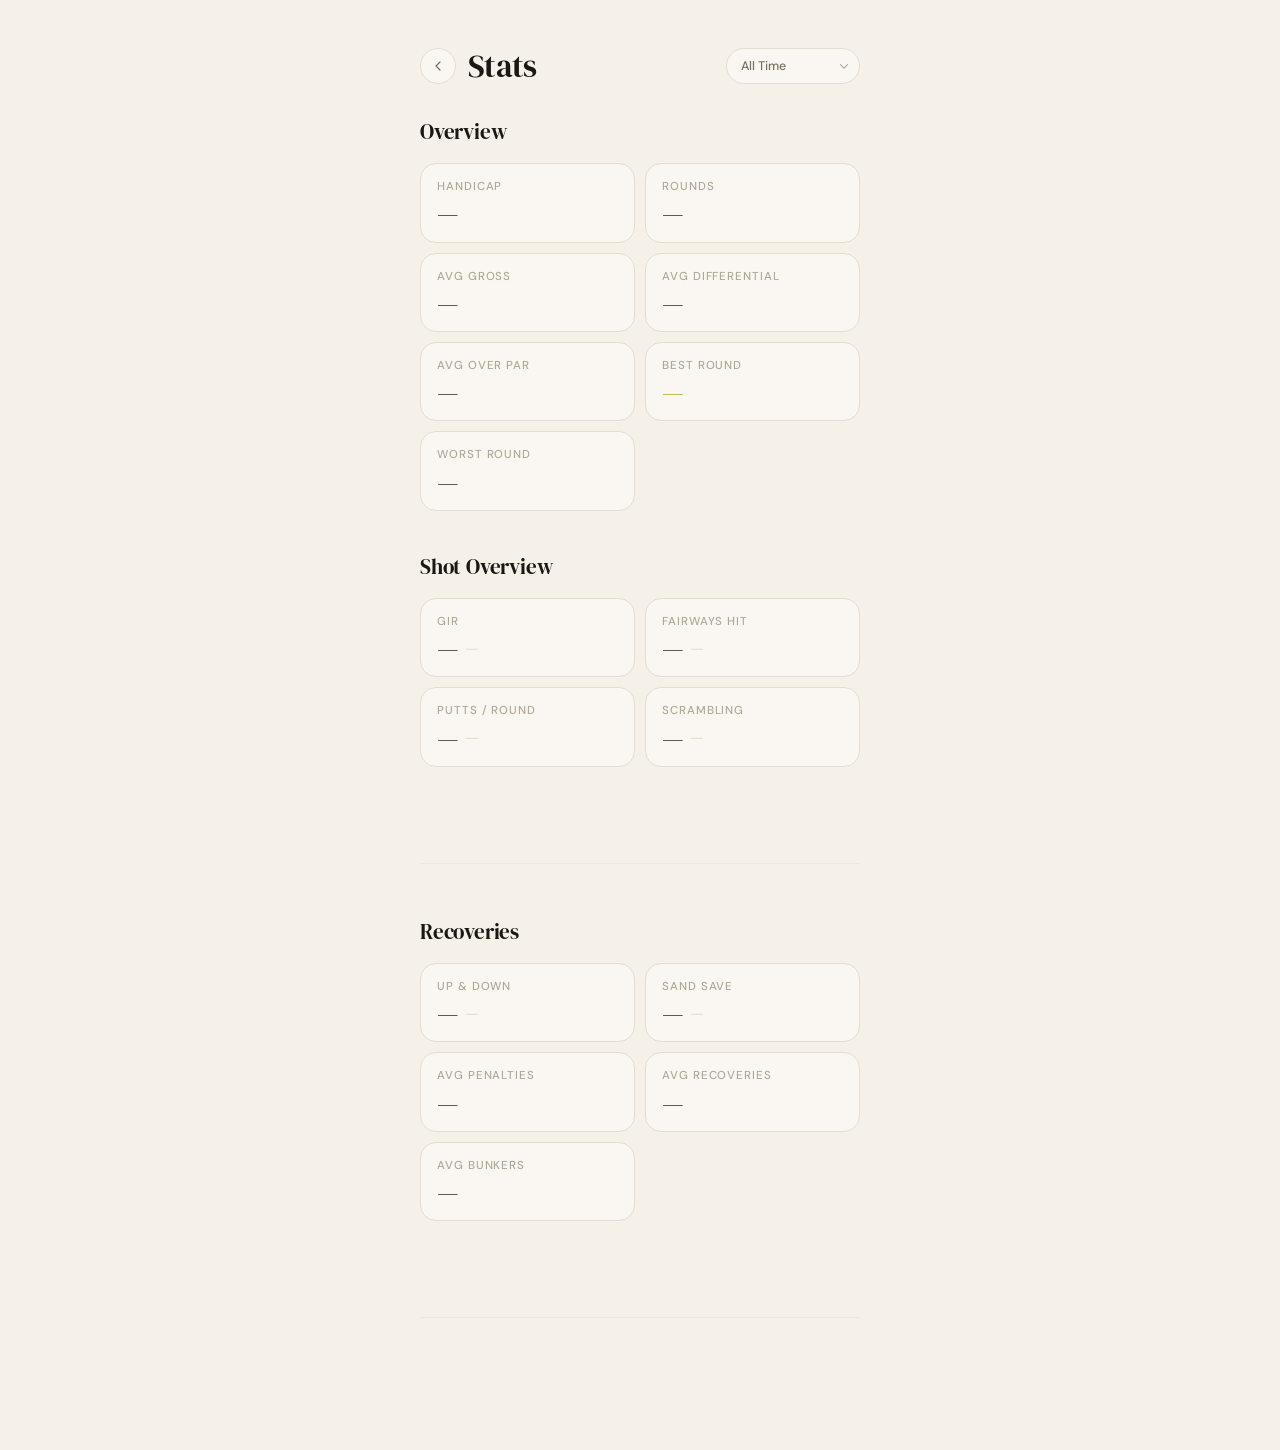
==== stats.html @ 9992b2e9 "Add files via upload" ====
<!DOCTYPE html>
<html lang="en">
<head>
  <meta charset="UTF-8" />
  <meta name="viewport" content="width=device-width, initial-scale=1.0, maximum-scale=1.0, user-scalable=no, viewport-fit=cover" />
  <title>Stats — Medal Golf</title>
  <link rel="preconnect" href="https://fonts.googleapis.com" />
  <link rel="preconnect" href="https://fonts.gstatic.com" crossorigin />
  <link href="https://fonts.googleapis.com/css2?family=DM+Sans:wght@300;400;500;600&family=DM+Serif+Display&display=swap" rel="stylesheet" />
  <link rel="stylesheet" href="css/base.css" />
  <link rel="stylesheet" href="css/stats.css" />
</head>
<body>

  <div class="stats-app">

    <!-- Header -->
    <header class="stats-header">
      <a href="launcher.html" class="back-btn">
        <svg xmlns="http://www.w3.org/2000/svg" viewBox="0 0 24 24" fill="none" stroke="currentColor" stroke-width="1.8" stroke-linecap="round" stroke-linejoin="round">
          <polyline points="15 18 9 12 15 6"/>
        </svg>
      </a>
      <h1 class="stats-title">Stats</h1>
      <select class="stats-filter" id="statsFilter">
        <option value="all">All Time</option>
        <option value="year">This Year</option>
        <option value="last20">Last 20 Rounds</option>
        <option value="last10">Last 10 Rounds</option>
        <option value="last5">Last 5 Rounds</option>
      </select>
    </header>

    <!-- Overview -->
    <section class="stats-section">
      <h2 class="stats-section-title">Overview</h2>

      <div class="stat-grid">
        <div class="stat-card stat-card--large">
          <span class="stat-label">Handicap</span>
          <span class="stat-value" id="statHandicap">—</span>
        </div>
        <div class="stat-card stat-card--large">
          <span class="stat-label">Rounds</span>
          <span class="stat-value" id="statRounds">—</span>
        </div>
        <div class="stat-card">
          <span class="stat-label">Avg Gross</span>
          <span class="stat-value" id="statAvgGross">—</span>
        </div>
        <div class="stat-card">
          <span class="stat-label">Avg Differential</span>
          <span class="stat-value" id="statAvgDiff">—</span>
        </div>
        <div class="stat-card">
          <span class="stat-label">Avg Over Par</span>
          <span class="stat-value" id="statAvgOver">—</span>
        </div>
        <div class="stat-card">
          <span class="stat-label">Best Round</span>
          <span class="stat-value stat-value--gold" id="statBest">—</span>
        </div>
        <div class="stat-card">
          <span class="stat-label">Worst Round</span>
          <span class="stat-value" id="statWorst">—</span>
        </div>
      </div>
    </section>

    <!-- Shot Overview -->
    <section class="stats-section">
      <h2 class="stats-section-title">Shot Overview</h2>

      <div class="stat-grid">
        <div class="stat-card">
          <span class="stat-label">GIR</span>
          <span class="stat-value" id="statGIR">—</span>
        </div>
        <div class="stat-card">
          <span class="stat-label">Fairways Hit</span>
          <span class="stat-value" id="statFairways">—</span>
        </div>
        <div class="stat-card">
          <span class="stat-label">Putts / Round</span>
          <span class="stat-value" id="statPutts">—</span>
        </div>
        <div class="stat-card">
          <span class="stat-label">Scrambling</span>
          <span class="stat-value" id="statScrambling">—</span>
        </div>
      </div>

      <div class="chart-wrap" id="shotChart"></div>

      <p class="ai-summary" id="aiShot"></p>
    </section>

    <!-- Recoveries -->
    <section class="stats-section">
      <h2 class="stats-section-title">Recoveries</h2>

      <div class="stat-grid">
        <div class="stat-card">
          <span class="stat-label">Up &amp; Down</span>
          <span class="stat-value" id="statUpDown">—</span>
        </div>
        <div class="stat-card">
          <span class="stat-label">Sand Save</span>
          <span class="stat-value" id="statSandSave">—</span>
        </div>
        <div class="stat-card">
          <span class="stat-label">Avg Penalties</span>
          <span class="stat-value" id="statPenalties">—</span>
        </div>
        <div class="stat-card">
          <span class="stat-label">Avg Recoveries</span>
          <span class="stat-value" id="statRecoveries">—</span>
        </div>
        <div class="stat-card">
          <span class="stat-label">Avg Bunkers</span>
          <span class="stat-value" id="statBunkers">—</span>
        </div>
      </div>

      <div class="chart-wrap" id="recoveryChart"></div>

      <p class="ai-summary" id="aiRecovery"></p>
    </section>

  </div>

  <script src="js/config.js"></script>
  <script src="js/stats-data.js"></script>
  <script src="js/stats-calc.js"></script>
  <script src="js/stats-charts.js"></script>
  <script src="js/stats-ai.js"></script>
  <script src="js/stats-ui.js"></script>
  <script src="js/stats-app.js"></script>

</body>
</html>
---- css/base.css ----
/* ── Variables ── */
:root {
  --bg:           #f5f0e8;
  --surface:      #faf7f2;
  --border:       #e4ddd0;
  --border-light: #ede8de;
  --text-primary: #1a1814;
  --text-secondary: #7a7060;
  --text-tertiary: #b0a898;
  --accent:       #2c2c2c;
  --gold:         #b8922a;
  --silver:       #8a8a8a;
  --bronze:       #a0622a;
  --radius-sm:    10px;
  --radius-md:    16px;
  --radius-lg:    24px;
  --shadow-sm:    0 1px 3px rgba(0,0,0,0.06), 0 1px 2px rgba(0,0,0,0.04);
  --shadow-md:    0 4px 16px rgba(0,0,0,0.08), 0 1px 4px rgba(0,0,0,0.04);
  --font-display: 'DM Serif Display', Georgia, serif;
  --font-body:    'DM Sans', -apple-system, sans-serif;
  --transition:   0.18s ease;
}

/* ── Reset ── */
*, *::before, *::after {
  box-sizing: border-box;
  margin: 0;
  padding: 0;
}

html {
  font-size: 16px;
  -webkit-font-smoothing: antialiased;
  -moz-osx-font-smoothing: grayscale;
}

body {
  background-color: var(--bg);
  color: var(--text-primary);
  font-family: var(--font-body);
  font-weight: 400;
  min-height: 100vh;
  min-height: 100dvh;
  line-height: 1.5;
}

input, select, button, textarea {
  font-family: var(--font-body);
}

/* ── App shell ── */
.app {
  max-width: 480px;
  margin: 0 auto;
  padding: 0 max(20px, env(safe-area-inset-left)) max(80px, calc(env(safe-area-inset-bottom) + 60px));
  padding-left: max(20px, env(safe-area-inset-left));
  padding-right: max(20px, env(safe-area-inset-right));
}

/* ── App header ── */
.app-header {
  padding: 32px 0 40px;
  text-align: center;
}

.app-title {
  font-family: var(--font-display);
  font-size: 2.6rem;
  font-weight: 400;
  color: var(--text-primary);
  letter-spacing: -0.02em;
  line-height: 1;
  margin-bottom: 8px;
}

.app-sub {
  font-size: 0.9rem;
  color: var(--text-tertiary);
  font-weight: 300;
  letter-spacing: 0.01em;
}

/* ── Utility ── */
.hidden {
  display: none !important;
}
---- css/stats.css ----
/* ── Stats App ── */
.stats-app {
  max-width: 480px;
  margin: 0 auto;
  padding: 0 max(20px, env(safe-area-inset-left)) max(80px, calc(env(safe-area-inset-bottom) + 60px));
  padding-left:  max(20px, env(safe-area-inset-left));
  padding-right: max(20px, env(safe-area-inset-right));
}

/* ── Header ── */
.stats-header {
  display: flex;
  align-items: center;
  gap: 12px;
  padding: max(48px, calc(env(safe-area-inset-top) + 24px)) 0 32px;
}

.back-btn {
  width: 36px;
  height: 36px;
  display: flex;
  align-items: center;
  justify-content: center;
  background: var(--surface);
  border: 1.5px solid var(--border);
  border-radius: 50%;
  color: var(--text-secondary);
  text-decoration: none;
  flex-shrink: 0;
  transition: all var(--transition);
}

.back-btn svg {
  width: 16px;
  height: 16px;
}

.back-btn:hover {
  background: var(--bg);
  border-color: var(--accent);
  color: var(--text-primary);
}

.stats-title {
  font-family: var(--font-display);
  font-size: 2rem;
  font-weight: 400;
  color: var(--text-primary);
  letter-spacing: -0.02em;
  line-height: 1;
  flex: 1;
}

/* ── Filter ── */
.stats-filter {
  height: 36px;
  background: var(--surface);
  border: 1.5px solid var(--border);
  border-radius: 100px;
  padding: 0 28px 0 14px;
  font-size: 0.78rem;
  font-family: var(--font-body);
  font-weight: 500;
  color: var(--text-secondary);
  outline: none;
  cursor: pointer;
  -webkit-appearance: none;
  appearance: none;
  background-image: url("data:image/svg+xml,%3Csvg xmlns='http://www.w3.org/2000/svg' viewBox='0 0 20 20' fill='none' stroke='%23b0a898' stroke-width='1.6' stroke-linecap='round'%3E%3Cpolyline points='5 8 10 13 15 8'/%3E%3C/svg%3E");
  background-repeat: no-repeat;
  background-position: right 8px center;
  background-size: 14px;
  flex-shrink: 0;
}

/* ── Sections ── */
.stats-section {
  margin-bottom: 40px;
}

.stats-section-title {
  font-family: var(--font-display);
  font-size: 1.3rem;
  font-weight: 400;
  color: var(--text-primary);
  letter-spacing: -0.01em;
  margin-bottom: 16px;
}

/* ── Stat grid ── */
.stat-grid {
  display: grid;
  grid-template-columns: 1fr 1fr;
  gap: 10px;
  margin-bottom: 20px;
}

.stat-card {
  background: var(--surface);
  border: 1.5px solid var(--border);
  border-radius: var(--radius-md);
  padding: 14px 16px;
  display: flex;
  flex-direction: column;
  gap: 4px;
}

.stat-card--large {
  grid-column: span 1;
}

.stat-label {
  font-size: 0.72rem;
  text-transform: uppercase;
  letter-spacing: 0.08em;
  font-weight: 500;
  color: var(--text-tertiary);
}

.stat-value {
  font-family: var(--font-display);
  font-size: 1.6rem;
  color: var(--text-primary);
  letter-spacing: -0.02em;
  line-height: 1.1;
  display: flex;
  align-items: center;
  gap: 6px;
}

.stat-value--gold {
  color: var(--gold);
}

/* ── Trend icons ── */
.trend {
  font-style: normal;
  font-size: 1rem;
  font-family: var(--font-body);
}

.trend--up     { color: #2e7d32; }
.trend--down   { color: #c0392b; }
.trend--steady { color: var(--text-tertiary); }
.trend--dash   { color: var(--border); }

/* ── Charts ── */
.chart-wrap {
  width: 100%;
  margin-bottom: 16px;
  min-height: 60px;
}

.chart-empty {
  font-size: 0.83rem;
  color: var(--text-tertiary);
  text-align: center;
  padding: 20px 0;
}

/* ── AI Summary ── */
.ai-summary {
  font-size: 0.88rem;
  color: var(--text-secondary);
  line-height: 1.6;
  font-weight: 300;
  font-style: italic;
  padding: 12px 0 0;
  border-top: 1px solid var(--border-light);
}

.ai-cached {
  display: block;
  font-size: 0.72rem;
  color: var(--text-tertiary);
  margin-top: 4px;
  font-style: normal;
}

/* ── Empty state ── */
.stats-empty {
  display: flex;
  flex-direction: column;
  align-items: center;
  justify-content: center;
  min-height: 55vh;
  gap: 14px;
  color: var(--text-tertiary);
  text-align: center;
}

.stats-empty-icon {
  font-size: 2.8rem;
  line-height: 1;
  opacity: 0.5;
}

.stats-empty-text {
  font-size: 0.88rem;
  font-weight: 300;
  line-height: 1.6;
}
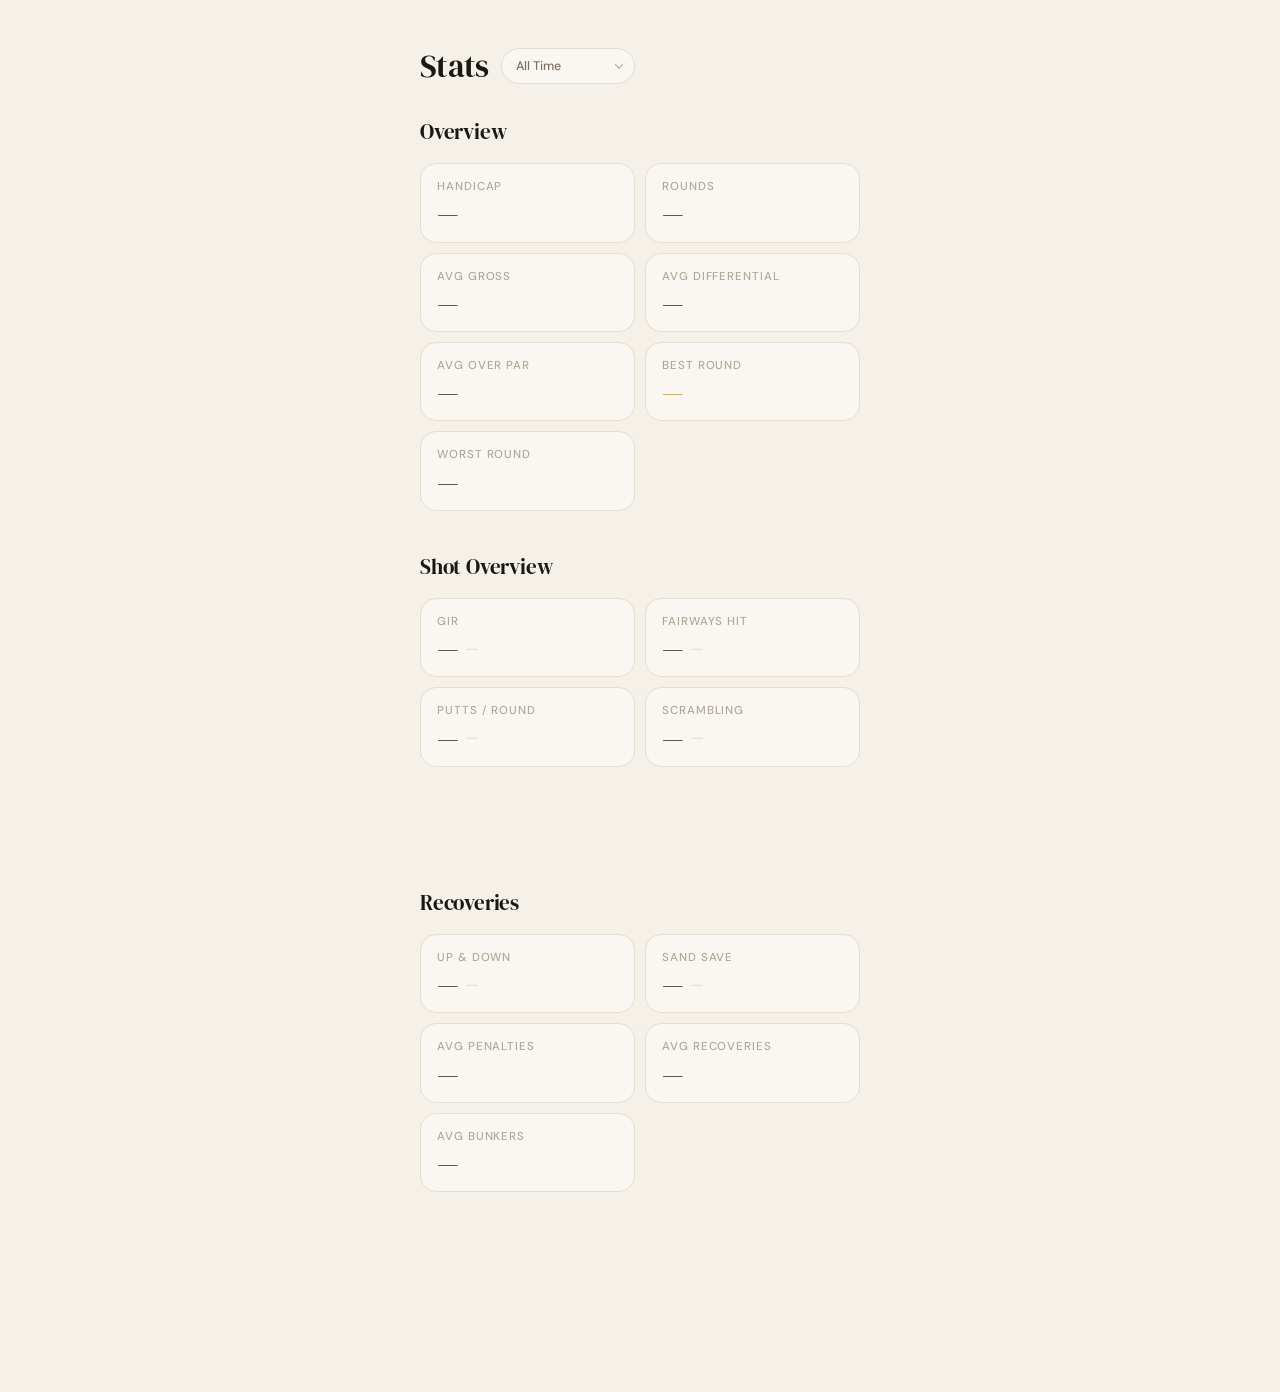
==== commit db2d8354: "Add files via upload" ====
--- a/stats.html
+++ b/stats.html
@@ -16,12 +16,9 @@
 
     <!-- Header -->
     <header class="stats-header">
-      <a href="launcher.html" class="back-btn">
-        <svg xmlns="http://www.w3.org/2000/svg" viewBox="0 0 24 24" fill="none" stroke="currentColor" stroke-width="1.8" stroke-linecap="round" stroke-linejoin="round">
-          <polyline points="15 18 9 12 15 6"/>
-        </svg>
+      <a href="launcher.html" class="header-link">
+        <h1 class="stats-title">Stats</h1>
       </a>
-      <h1 class="stats-title">Stats</h1>
       <select class="stats-filter" id="statsFilter">
         <option value="all">All Time</option>
         <option value="year">This Year</option>
@@ -92,7 +89,6 @@
 
       <div class="chart-wrap" id="shotChart"></div>
 
-      <p class="ai-summary" id="aiShot"></p>
     </section>
 
     <!-- Recoveries -->
@@ -124,16 +120,13 @@
 
       <div class="chart-wrap" id="recoveryChart"></div>
 
-      <p class="ai-summary" id="aiRecovery"></p>
     </section>
 
-  </div>
+  </di>
 
-  <script src="js/config.js"></script>
   <script src="js/stats-data.js"></script>
   <script src="js/stats-calc.js"></script>
   <script src="js/stats-charts.js"></script>
-  <script src="js/stats-ai.js"></script>
   <script src="js/stats-ui.js"></script>
   <script src="js/stats-app.js"></script>
 
--- a/css/base.css
+++ b/css/base.css
@@ -80,6 +80,20 @@
   letter-spacing: 0.01em;
 }
 
+/* ── Header link ── */
+.header-link {
+  text-decoration: none;
+  color: inherit;
+  display: block;
+  -webkit-tap-highlight-color: transparent;
+}
+
+.header-link:hover .app-title,
+.header-link:hover .stats-title {
+  opacity: 0.7;
+  transition: opacity var(--transition);
+}
+
 /* ── Utility ── */
 .hidden {
   display: none !important;
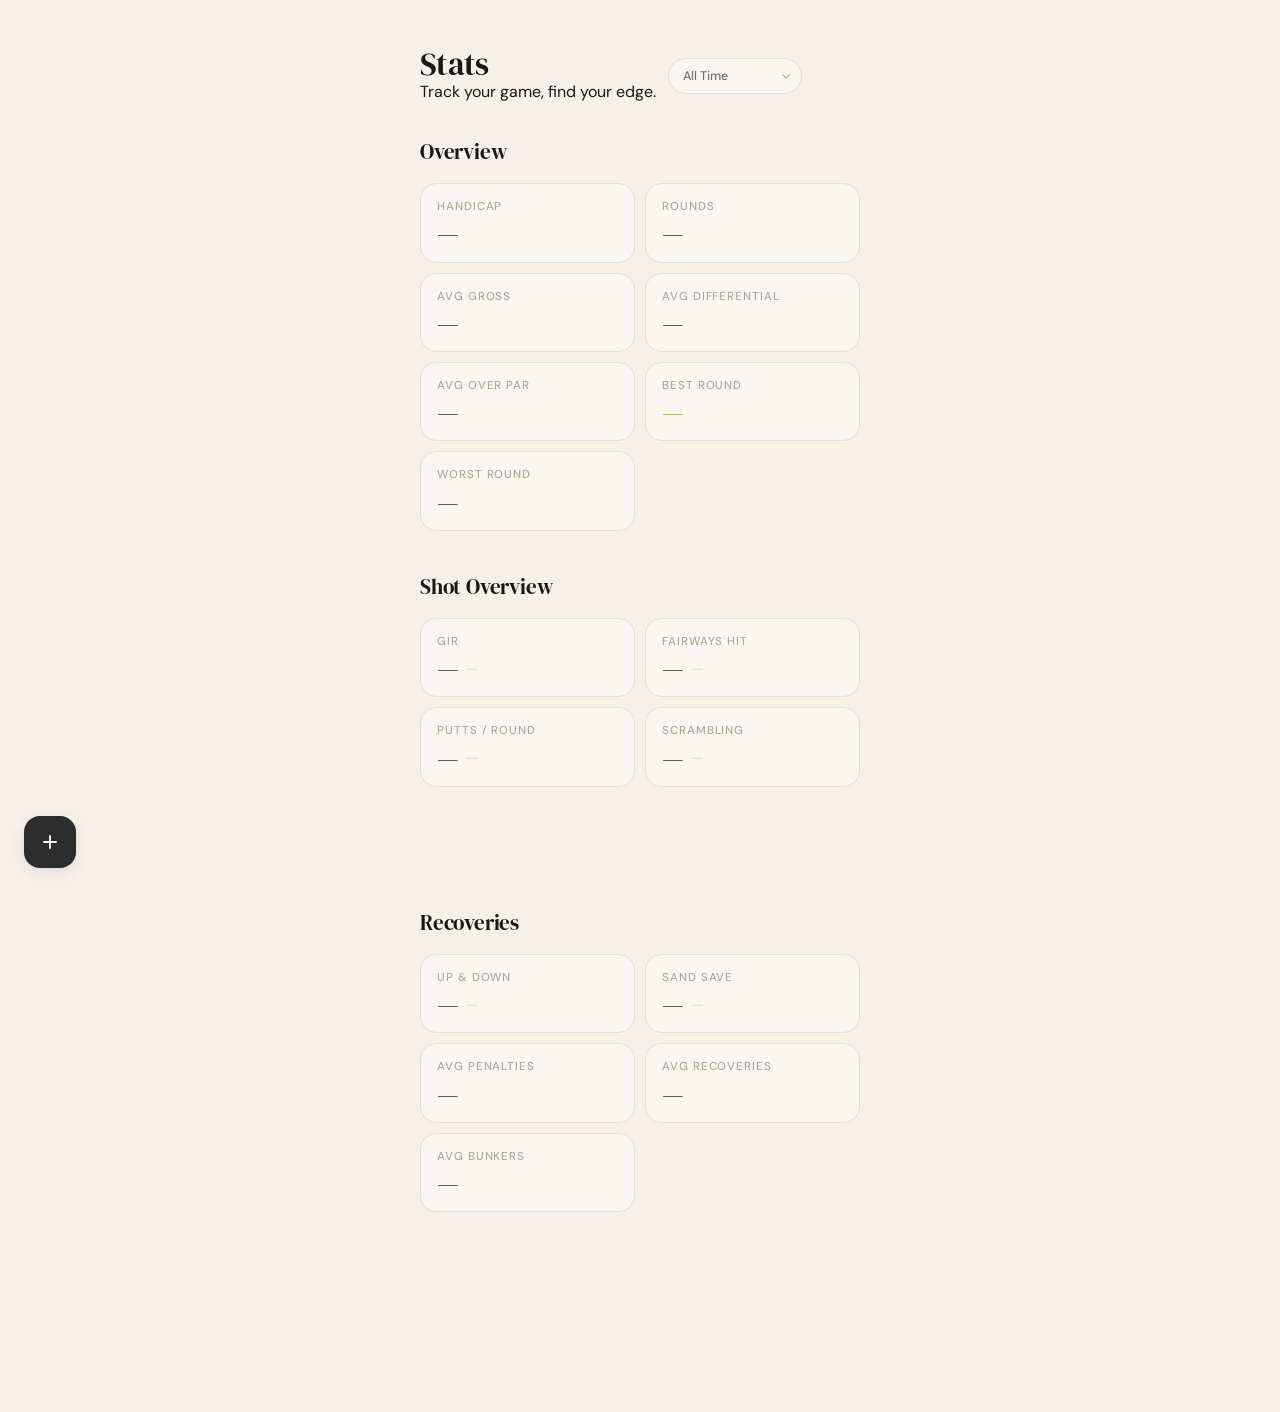
==== commit f2975e32: "Add files via upload" ====
--- a/stats.html
+++ b/stats.html
@@ -9,6 +9,7 @@
   <link href="https://fonts.googleapis.com/css2?family=DM+Sans:wght@300;400;500;600&family=DM+Serif+Display&display=swap" rel="stylesheet" />
   <link rel="stylesheet" href="css/base.css" />
   <link rel="stylesheet" href="css/stats.css" />
+  <link rel="stylesheet" href="css/stats-input.css" />
 </head>
 <body>
 
@@ -18,14 +19,17 @@
     <header class="stats-header">
       <a href="launcher.html" class="header-link">
         <h1 class="stats-title">Stats</h1>
+        <p class="stats-sub">Track your game, find your edge.</p>
       </a>
-      <select class="stats-filter" id="statsFilter">
-        <option value="all">All Time</option>
-        <option value="year">This Year</option>
-        <option value="last20">Last 20 Rounds</option>
-        <option value="last10">Last 10 Rounds</option>
-        <option value="last5">Last 5 Rounds</option>
-      </select>
+      <div class="stats-filter-wrap">
+        <select class="stats-filter" id="statsFilter">
+          <option value="all">All Time</option>
+          <option value="year">This Year</option>
+          <option value="last20">Last 20 Rounds</option>
+          <option value="last10">Last 10 Rounds</option>
+          <option value="last5">Last 5 Rounds</option>
+        </select>
+      </div>
     </header>
 
     <!-- Overview -->
@@ -122,13 +126,154 @@
 
     </section>
 
-  </di>
+  </div>
+
+  <!-- Add Round floating button -->
+  <button class="add-round-btn" id="addRoundBtn" title="Add round">
+    <svg xmlns="http://www.w3.org/2000/svg" viewBox="0 0 20 20" fill="none" stroke="currentColor" stroke-width="1.8" stroke-linecap="round">
+      <line x1="10" y1="4" x2="10" y2="16"/><line x1="4" y1="10" x2="16" y2="10"/>
+    </svg>
+  </button>
+
+  <!-- Add Round Modal -->
+  <div class="stats-modal-backdrop hidden" id="statsModalBackdrop">
+    <div class="stats-modal" id="statsModal">
+
+      <div class="stats-modal-header">
+        <h2 class="stats-modal-title" id="statsModalTitle">Add Round</h2>
+        <button class="stats-modal-close" id="statsModalClose">
+          <svg xmlns="http://www.w3.org/2000/svg" viewBox="0 0 20 20" fill="none" stroke="currentColor" stroke-width="1.8" stroke-linecap="round">
+            <line x1="5" y1="5" x2="15" y2="15"/><line x1="15" y1="5" x2="5" y2="15"/>
+          </svg>
+        </button>
+      </div>
+
+      <div class="step-indicator">
+        <div class="step-dot active"></div>
+        <div class="step-dot"></div>
+      </div>
+
+      <!-- Step 1 — Course & Score -->
+      <div id="statsStep1">
+        <div class="field-group">
+          <label class="field-label">Course</label>
+          <div class="stats-search-wrap">
+            <svg class="stats-search-icon" xmlns="http://www.w3.org/2000/svg" viewBox="0 0 20 20" fill="none" stroke="currentColor" stroke-width="1.6" stroke-linecap="round" stroke-linejoin="round">
+              <circle cx="9" cy="9" r="6"/><line x1="14.5" y1="14.5" x2="18" y2="18"/>
+            </svg>
+            <input type="text" class="stats-search-input" id="roundCourseInput" placeholder="Search course…" autocomplete="off" />
+            <div class="stats-search-dropdown hidden" id="roundCourseDropdown"></div>
+          </div>
+        </div>
+
+        <div class="field-group hidden" id="roundTeeGroup">
+          <label class="field-label">Tee</label>
+          <select class="field-input field-select" id="roundTeeSelect"></select>
+        </div>
+
+        <div class="field-row">
+          <div class="field-group">
+            <label class="field-label">Holes</label>
+            <select class="field-input field-select" id="roundHoles">
+              <option value="18">18 holes</option>
+              <option value="front9">Front 9</option>
+              <option value="back9">Back 9</option>
+            </select>
+          </div>
+          <div class="field-group">
+            <label class="field-label">Date</label>
+            <input class="field-input" type="date" id="roundDate" />
+          </div>
+        </div>
+
+        <div class="field-group">
+          <label class="field-label">Gross Score</label>
+          <input class="field-input" type="number" id="roundGross" placeholder="89" min="50" max="200" />
+        </div>
+
+        <p class="stats-modal-error" id="statsModalError"></p>
+
+        <div class="stats-modal-actions">
+          <button class="submit-btn" id="statsStep1Next">Next →</button>
+        </div>
+      </div>
+
+      <!-- Step 2 — Shot Stats -->
+      <div id="statsStep2" class="hidden">
+
+        <div class="field-row">
+          <div class="field-group">
+            <label class="field-label">GIR (out of 18)</label>
+            <input class="field-input" type="number" id="roundGIR" placeholder="10" min="0" max="18" />
+          </div>
+          <div class="field-group">
+            <label class="field-label">Putts</label>
+            <input class="field-input" type="number" id="roundPutts" placeholder="32" min="0" max="72" />
+          </div>
+        </div>
+
+        <div class="field-group">
+          <label class="field-label">Fairways Hit / Available</label>
+          <div class="input-pair">
+            <input class="field-input" type="number" id="roundFairwaysHit" placeholder="8" min="0" max="18" />
+            <span class="input-pair-sep">/</span>
+            <input class="field-input" type="number" id="roundFairwaysTotal" placeholder="14" min="0" max="18" />
+          </div>
+        </div>
+
+        <div class="field-group">
+          <label class="field-label">Scrambling (saved / attempts)</label>
+          <div class="input-pair">
+            <input class="field-input" type="number" id="roundScramblingHit" placeholder="3" min="0" max="18" />
+            <span class="input-pair-sep">/</span>
+            <input class="field-input" type="number" id="roundScramblingTotal" placeholder="8" min="0" max="18" />
+          </div>
+        </div>
+
+        <div class="field-group">
+          <label class="field-label">Sand Saves (saved / attempts)</label>
+          <div class="input-pair">
+            <input class="field-input" type="number" id="roundSandsaveHit" placeholder="1" min="0" max="18" />
+            <span class="input-pair-sep">/</span>
+            <input class="field-input" type="number" id="roundSandsaveTotal" placeholder="2" min="0" max="18" />
+          </div>
+        </div>
+
+        <div class="field-row">
+          <div class="field-group">
+            <label class="field-label">Penalties</label>
+            <input class="field-input" type="number" id="roundPenalties" placeholder="2" min="0" max="20" />
+          </div>
+          <div class="field-group">
+            <label class="field-label">Bunkers</label>
+            <input class="field-input" type="number" id="roundBunkers" placeholder="1" min="0" max="18" />
+          </div>
+        </div>
+
+        <div class="field-group">
+          <label class="field-label">Recoveries</label>
+          <input class="field-input" type="number" id="roundRecoveries" placeholder="2" min="0" max="18" />
+        </div>
+
+        <div class="stats-modal-actions">
+          <button class="skip-btn" id="statsStep2Skip">Skip</button>
+          <button class="submit-btn" id="statsStep2Save">Save Round</button>
+        </div>
+      </div>
+
+    </div>
+  </div>
 
   <script src="js/stats-data.js"></script>
   <script src="js/stats-calc.js"></script>
   <script src="js/stats-charts.js"></script>
   <script src="js/stats-ui.js"></script>
   <script src="js/stats-app.js"></script>
+  <script src="js/stats-search.js"></script>
+  <script src="js/stats-input.js"></script>
+  <script>
+    StatsInput.init();
+  </script>
 
 </body>
 </html>
--- a/css/stats-input.css
+++ b/css/stats-input.css
@@ -0,0 +1,267 @@
+/* ── Stats Input Modal ── */
+.stats-modal-backdrop {
+  position: fixed;
+  inset: -100px 0 0 0;
+  padding-top: 100px;
+  background: rgba(20, 18, 14, 0.4);
+  backdrop-filter: blur(4px);
+  -webkit-backdrop-filter: blur(4px);
+  z-index: 200;
+  display: flex;
+  align-items: flex-end;
+  justify-content: center;
+  animation: backdropIn 0.2s ease both;
+}
+
+.stats-modal {
+  background: var(--surface);
+  width: 100%;
+  max-width: 480px;
+  border-radius: var(--radius-lg) var(--radius-lg) 0 0;
+  padding: 12px 24px max(40px, calc(env(safe-area-inset-bottom) + 24px));
+  animation: sheetUp 0.28s cubic-bezier(0.32, 0.72, 0, 1) both;
+  max-height: 92dvh;
+  overflow-y: auto;
+  touch-action: pan-y;
+}
+
+.stats-modal::before {
+  content: '';
+  display: block;
+  width: 36px;
+  height: 4px;
+  background: var(--border);
+  border-radius: 100px;
+  margin: 0 auto 20px;
+}
+
+.stats-modal-header {
+  display: flex;
+  align-items: center;
+  justify-content: space-between;
+  margin-bottom: 24px;
+}
+
+.stats-modal-title {
+  font-family: var(--font-display);
+  font-size: 1.4rem;
+  font-weight: 400;
+  color: var(--text-primary);
+  letter-spacing: -0.01em;
+}
+
+.stats-modal-close {
+  width: 32px;
+  height: 32px;
+  background: var(--bg);
+  border: 1px solid var(--border);
+  border-radius: 50%;
+  cursor: pointer;
+  display: flex;
+  align-items: center;
+  justify-content: center;
+  color: var(--text-secondary);
+  transition: all var(--transition);
+}
+
+.stats-modal-close svg {
+  width: 13px;
+  height: 13px;
+}
+
+.stats-modal-close:hover {
+  background: var(--border);
+}
+
+/* ── Step indicator ── */
+.step-indicator {
+  display: flex;
+  align-items: center;
+  gap: 6px;
+  margin-bottom: 24px;
+}
+
+.step-dot {
+  width: 6px;
+  height: 6px;
+  border-radius: 50%;
+  background: var(--border);
+  transition: background var(--transition);
+}
+
+.step-dot.active {
+  background: var(--accent);
+  width: 20px;
+  border-radius: 100px;
+}
+
+/* ── Search ── */
+.stats-search-wrap {
+  position: relative;
+  margin-bottom: 4px;
+}
+
+.stats-search-icon {
+  position: absolute;
+  left: 14px;
+  top: 50%;
+  transform: translateY(-50%);
+  width: 16px;
+  height: 16px;
+  color: var(--text-tertiary);
+  pointer-events: none;
+}
+
+.stats-search-input {
+  width: 100%;
+  height: 48px;
+  background: var(--bg);
+  border: 1.5px solid var(--border);
+  border-radius: var(--radius-sm);
+  padding: 0 16px 0 42px;
+  font-size: 16px;
+  color: var(--text-primary);
+  font-weight: 400;
+  outline: none;
+  font-family: var(--font-body);
+  transition: border-color var(--transition), box-shadow var(--transition);
+}
+
+.stats-search-input:focus {
+  border-color: var(--accent);
+  box-shadow: 0 0 0 3px rgba(44, 44, 44, 0.06);
+}
+
+.stats-search-dropdown {
+  position: absolute;
+  top: calc(100% + 6px);
+  left: 0;
+  right: 0;
+  background: var(--surface);
+  border: 1.5px solid var(--border);
+  border-radius: var(--radius-md);
+  overflow: hidden;
+  box-shadow: var(--shadow-md);
+  z-index: 300;
+}
+
+.stats-search-item {
+  padding: 13px 18px;
+  font-size: 0.9rem;
+  color: var(--text-primary);
+  cursor: pointer;
+  display: flex;
+  flex-direction: column;
+  gap: 2px;
+  transition: background var(--transition);
+  border-bottom: 1px solid var(--border-light);
+}
+
+.stats-search-item:last-child {
+  border-bottom: none;
+}
+
+.stats-search-item:hover {
+  background: var(--bg);
+}
+
+.stats-search-item .item-name {
+  font-weight: 500;
+}
+
+.stats-search-item .item-meta {
+  font-size: 0.78rem;
+  color: var(--text-tertiary);
+}
+
+/* ── Input pairs (hit/total) ── */
+.input-pair {
+  display: flex;
+  align-items: center;
+  gap: 8px;
+}
+
+.input-pair .field-input {
+  flex: 1;
+  text-align: center;
+}
+
+.input-pair-sep {
+  font-size: 1.2rem;
+  color: var(--text-tertiary);
+  font-weight: 300;
+  flex-shrink: 0;
+}
+
+/* ── Modal actions ── */
+.stats-modal-actions {
+  display: flex;
+  gap: 10px;
+  margin-top: 20px;
+}
+
+.stats-modal-actions .submit-btn {
+  margin-top: 0;
+  flex: 1;
+}
+
+.skip-btn {
+  height: 52px;
+  background: transparent;
+  color: var(--text-secondary);
+  border: 1.5px solid var(--border);
+  border-radius: var(--radius-md);
+  font-size: 0.95rem;
+  font-family: var(--font-body);
+  font-weight: 500;
+  cursor: pointer;
+  padding: 0 20px;
+  transition: all var(--transition);
+  white-space: nowrap;
+}
+
+.skip-btn:hover {
+  background: var(--bg);
+  border-color: var(--text-tertiary);
+}
+
+/* ── Add round button ── */
+.add-round-btn {
+  position: fixed;
+  bottom: max(32px, calc(env(safe-area-inset-bottom) + 20px));
+  left: max(24px, calc(env(safe-area-inset-left) + 8px));
+  width: 52px;
+  height: 52px;
+  background: var(--accent);
+  border: none;
+  border-radius: var(--radius-md);
+  cursor: pointer;
+  display: flex;
+  align-items: center;
+  justify-content: center;
+  box-shadow: var(--shadow-md);
+  transition: all var(--transition);
+  color: #fff;
+}
+
+.add-round-btn svg {
+  width: 20px;
+  height: 20px;
+}
+
+.add-round-btn:hover {
+  background: #3e3e3e;
+  transform: scale(1.04);
+}
+
+.add-round-btn:active {
+  transform: scale(0.97);
+}
+
+/* ── Error ── */
+.stats-modal-error {
+  font-size: 0.83rem;
+  color: #c0392b;
+  text-align: center;
+  margin-top: 8px;
+}
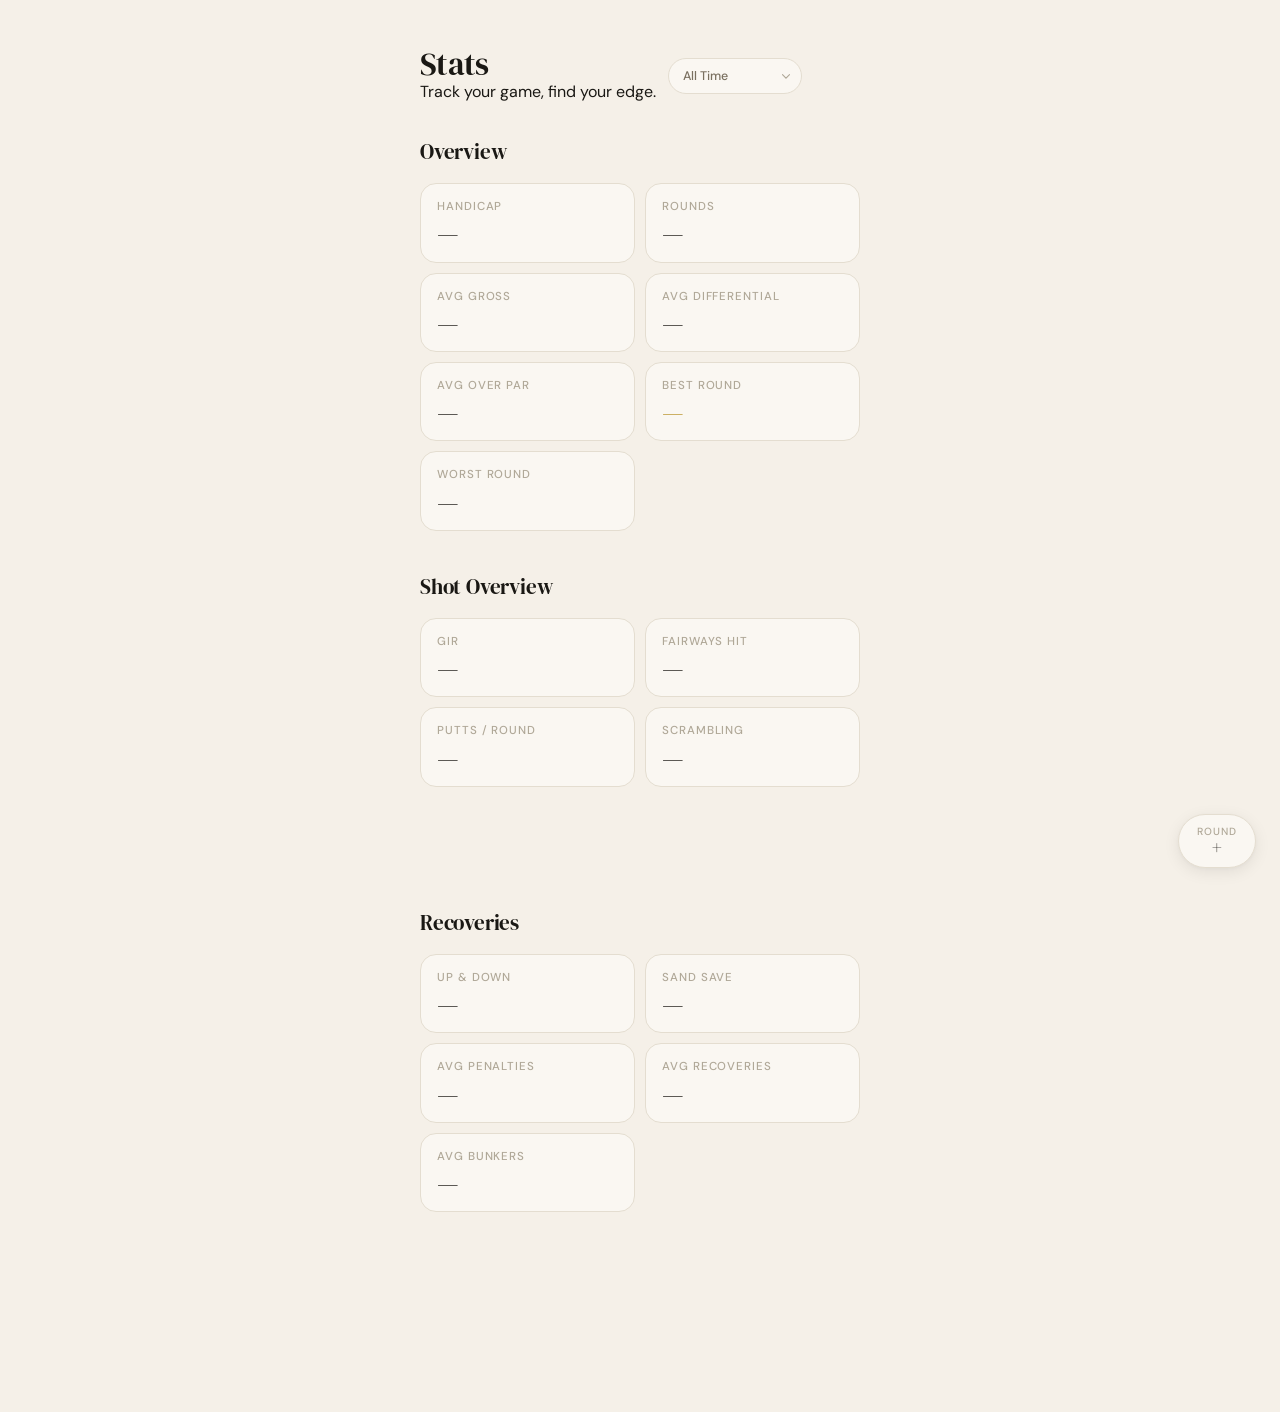
==== commit f0ac5e76: "Add files via upload" ====
--- a/stats.html
+++ b/stats.html
@@ -9,6 +9,7 @@
   <link href="https://fonts.googleapis.com/css2?family=DM+Sans:wght@300;400;500;600&family=DM+Serif+Display&display=swap" rel="stylesheet" />
   <link rel="stylesheet" href="css/base.css" />
   <link rel="stylesheet" href="css/stats.css" />
+  <link rel="stylesheet" href="css/modal.css" />
   <link rel="stylesheet" href="css/stats-input.css" />
 </head>
 <body>
@@ -130,9 +131,8 @@
 
   <!-- Add Round floating button -->
   <button class="add-round-btn" id="addRoundBtn" title="Add round">
-    <svg xmlns="http://www.w3.org/2000/svg" viewBox="0 0 20 20" fill="none" stroke="currentColor" stroke-width="1.8" stroke-linecap="round">
-      <line x1="10" y1="4" x2="10" y2="16"/><line x1="4" y1="10" x2="16" y2="10"/>
-    </svg>
+    <span class="add-round-label">Round</span>
+    <span class="add-round-icon">+</span>
   </button>
 
   <!-- Add Round Modal -->
@@ -171,6 +171,11 @@
           <select class="field-input field-select" id="roundTeeSelect"></select>
         </div>
 
+        <div class="field-group">
+          <label class="field-label">Date</label>
+          <input class="field-input" type="date" id="roundDate" />
+        </div>
+
         <div class="field-row">
           <div class="field-group">
             <label class="field-label">Holes</label>
@@ -181,14 +186,9 @@
             </select>
           </div>
           <div class="field-group">
-            <label class="field-label">Date</label>
-            <input class="field-input" type="date" id="roundDate" />
-          </div>
-        </div>
-
-        <div class="field-group">
-          <label class="field-label">Gross Score</label>
-          <input class="field-input" type="number" id="roundGross" placeholder="89" min="50" max="200" />
+            <label class="field-label">Gross Score</label>
+            <input class="field-input" type="number" id="roundGross" placeholder="89" min="50" max="200" />
+          </div>
         </div>
 
         <p class="stats-modal-error" id="statsModalError"></p>
@@ -264,9 +264,11 @@
     </div>
   </div>
 
+  <script src="js/api.js"></script>
   <script src="js/stats-data.js"></script>
   <script src="js/stats-calc.js"></script>
   <script src="js/stats-charts.js"></script>
+  <script src="js/stats-ui.js"></script>
   <script src="js/stats-ui.js"></script>
   <script src="js/stats-app.js"></script>
   <script src="js/stats-search.js"></script>
--- a/css/modal.css
+++ b/css/modal.css
@@ -0,0 +1,227 @@
+/* ── Modal backdrop ── */
+.modal-backdrop {
+  position: fixed;
+  inset: -100px 0 0 0;
+  padding-top: 100px;
+  background: rgba(20, 18, 14, 0.4);
+  backdrop-filter: blur(4px);
+  -webkit-backdrop-filter: blur(4px);
+  z-index: 200;
+  display: flex;
+  align-items: flex-end;
+  justify-content: center;
+  animation: backdropIn 0.2s ease both;
+}
+
+@keyframes backdropIn {
+  from { opacity: 0; }
+  to   { opacity: 1; }
+}
+
+/* ── Modal panel ── */
+.modal {
+  background: var(--surface);
+  width: 100%;
+  max-width: 480px;
+  border-radius: var(--radius-lg) var(--radius-lg) 0 0;
+  padding: 12px 24px max(40px, calc(env(safe-area-inset-bottom) + 24px));
+  animation: sheetUp 0.28s cubic-bezier(0.32, 0.72, 0, 1) both;
+  max-height: 92dvh;
+  overflow-y: auto;
+}
+
+.modal::before {
+  content: '';
+  display: block;
+  width: 36px;
+  height: 4px;
+  background: var(--border);
+  border-radius: 100px;
+  margin: 0 auto 20px;
+}
+
+@keyframes sheetUp {
+  from { transform: translateY(100%); }
+  to   { transform: translateY(0); }
+}
+
+/* ── Modal header ── */
+.modal-header {
+  display: flex;
+  align-items: center;
+  justify-content: space-between;
+  margin-bottom: 28px;
+}
+
+.modal-title {
+  font-family: var(--font-display);
+  font-size: 1.4rem;
+  font-weight: 400;
+  color: var(--text-primary);
+  letter-spacing: -0.01em;
+}
+
+.modal-close {
+  width: 32px;
+  height: 32px;
+  background: var(--bg);
+  border: 1px solid var(--border);
+  border-radius: 50%;
+  cursor: pointer;
+  display: flex;
+  align-items: center;
+  justify-content: center;
+  color: var(--text-secondary);
+  transition: all var(--transition);
+}
+
+.modal-close svg {
+  width: 13px;
+  height: 13px;
+}
+
+.modal-close:hover {
+  background: var(--border);
+}
+
+/* ── Fields ── */
+.modal-body {
+  display: flex;
+  flex-direction: column;
+  gap: 16px;
+}
+
+.field-group {
+  display: flex;
+  flex-direction: column;
+  gap: 6px;
+  flex: 1;
+}
+
+.field-row {
+  display: flex;
+  gap: 12px;
+}
+
+.field-label {
+  font-size: 0.78rem;
+  font-weight: 500;
+  color: var(--text-secondary);
+  text-transform: uppercase;
+  letter-spacing: 0.08em;
+}
+
+.field-input {
+  height: 48px;
+  background: var(--bg);
+  border: 1.5px solid var(--border);
+  border-radius: var(--radius-sm);
+  padding: 0 14px;
+  font-size: 16px;
+  color: var(--text-primary);
+  outline: none;
+  width: 100%;
+  transition: border-color var(--transition), box-shadow var(--transition);
+  -webkit-appearance: none;
+  appearance: none;
+}
+
+.field-input::placeholder {
+  color: var(--text-tertiary);
+}
+
+.field-input:focus {
+  border-color: var(--accent);
+  box-shadow: 0 0 0 3px rgba(44, 44, 44, 0.06);
+  background: var(--surface);
+}
+
+.field-select {
+  cursor: pointer;
+  background-image: url("data:image/svg+xml,%3Csvg xmlns='http://www.w3.org/2000/svg' viewBox='0 0 20 20' fill='none' stroke='%23b0a898' stroke-width='1.6' stroke-linecap='round'%3E%3Cpolyline points='5 8 10 13 15 8'/%3E%3C/svg%3E");
+  background-repeat: no-repeat;
+  background-position: right 12px center;
+  background-size: 16px;
+  padding-right: 36px;
+}
+
+.field-hint {
+  font-size: 0.76rem;
+  color: var(--text-tertiary);
+  font-weight: 300;
+}
+
+.field-divider {
+  height: 1px;
+  background: var(--border-light);
+  margin: 4px 0;
+}
+
+/* ── Error ── */
+.modal-error {
+  font-size: 0.83rem;
+  color: #c0392b;
+  text-align: center;
+  font-weight: 400;
+}
+
+/* ── Submit button ── */
+.submit-btn {
+  height: 52px;
+  background: var(--accent);
+  color: #fff;
+  border: none;
+  border-radius: var(--radius-md);
+  font-size: 0.95rem;
+  font-family: var(--font-body);
+  font-weight: 500;
+  cursor: pointer;
+  width: 100%;
+  margin-top: 12px;
+  letter-spacing: 0.01em;
+  transition: background var(--transition), transform var(--transition);
+}
+
+.submit-btn:hover {
+  background: #3e3e3e;
+}
+
+.submit-btn:active {
+  transform: scale(0.98);
+}
+
+/* ── Modal actions row ── */
+.modal-actions {
+  display: flex;
+  gap: 10px;
+  margin-top: 4px;
+}
+
+.modal-actions .submit-btn {
+  margin-top: 0;
+  flex: 1;
+}
+
+.delete-btn {
+  height: 52px;
+  background: transparent;
+  color: #c0392b;
+  border: 1.5px solid rgba(192, 57, 43, 0.3);
+  border-radius: var(--radius-md);
+  font-size: 0.95rem;
+  font-family: var(--font-body);
+  font-weight: 500;
+  cursor: pointer;
+  padding: 0 20px;
+  transition: all var(--transition);
+  white-space: nowrap;
+}
+
+.delete-btn:hover {
+  background: rgba(192, 57, 43, 0.06);
+  border-color: #c0392b;
+}
+
+.delete-btn:active {
+  transform: scale(0.98);
+}
--- a/css/stats-input.css
+++ b/css/stats-input.css
@@ -229,33 +229,65 @@
 .add-round-btn {
   position: fixed;
   bottom: max(32px, calc(env(safe-area-inset-bottom) + 20px));
-  left: max(24px, calc(env(safe-area-inset-left) + 8px));
-  width: 52px;
-  height: 52px;
-  background: var(--accent);
-  border: none;
-  border-radius: var(--radius-md);
-  cursor: pointer;
-  display: flex;
-  align-items: center;
-  justify-content: center;
+  right: max(24px, calc(env(safe-area-inset-right) + 8px));
+  background: var(--surface);
+  border: 1.5px solid var(--border);
+  border-radius: 100px;
+  padding: 10px 18px;
+  font-family: var(--font-body);
+  cursor: pointer;
   box-shadow: var(--shadow-md);
   transition: all var(--transition);
-  color: #fff;
-}
-
-.add-round-btn svg {
-  width: 20px;
-  height: 20px;
+  display: flex;
+  flex-direction: column;
+  align-items: center;
+  gap: 1px;
+}
+
+.add-round-label {
+  font-size: 0.65rem;
+  font-weight: 500;
+  text-transform: uppercase;
+  letter-spacing: 0.1em;
+  color: var(--text-tertiary);
+}
+
+.add-round-icon {
+  font-family: var(--font-display);
+  font-size: 1.1rem;
+  color: var(--text-primary);
+  letter-spacing: -0.02em;
+  line-height: 1;
 }
 
 .add-round-btn:hover {
-  background: #3e3e3e;
-  transform: scale(1.04);
-}
-
-.add-round-btn:active {
-  transform: scale(0.97);
+  background: var(--bg);
+  border-color: var(--accent);
+}
+
+/* ── Field spacing ── */
+#statsStep1 .field-group,
+#statsStep2 .field-group {
+  display: flex;
+  flex-direction: column;
+  gap: 6px;
+  margin-bottom: 16px;
+}
+
+#statsStep1 .field-row,
+#statsStep2 .field-row {
+  display: flex;
+  gap: 12px;
+  margin-bottom: 16px;
+}
+
+#statsStep1 .field-row .field-group,
+#statsStep2 .field-row .field-group {
+  margin-bottom: 0;
+}
+
+.field-input {
+  text-align: left;
 }
 
 /* ── Error ── */
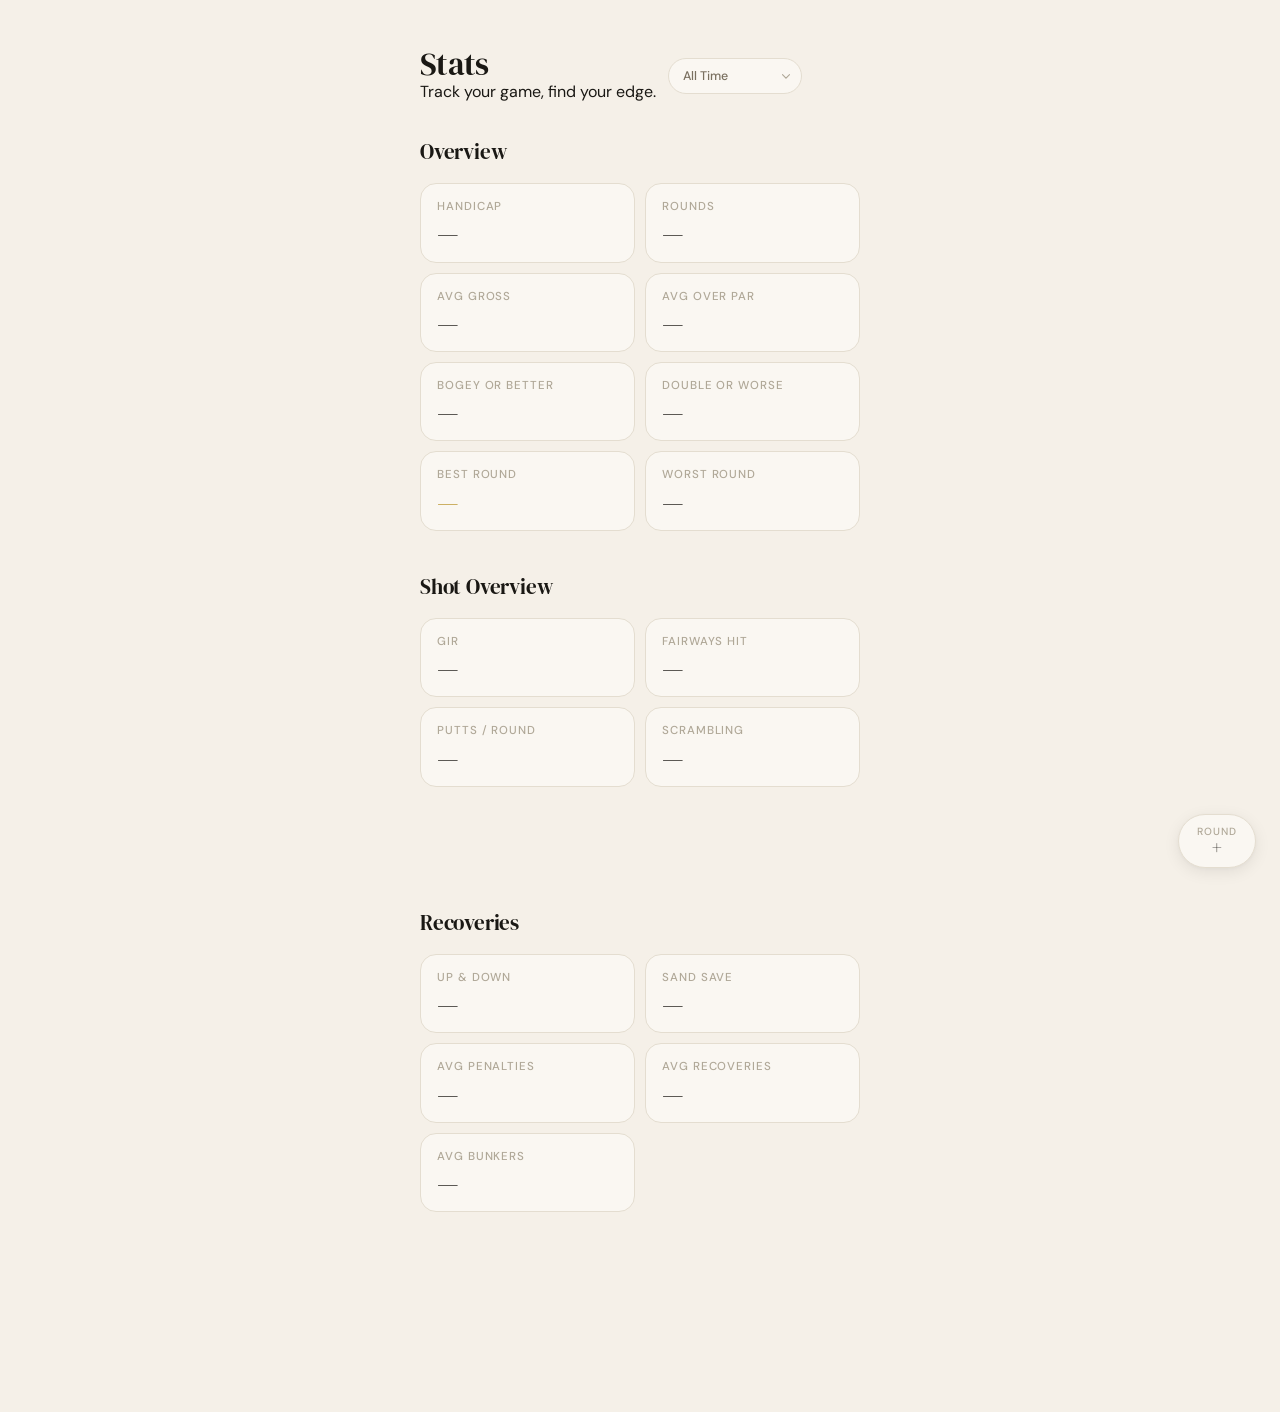
==== commit 646051cc: "Add files via upload" ====
--- a/stats.html
+++ b/stats.html
@@ -50,13 +50,18 @@
           <span class="stat-label">Avg Gross</span>
           <span class="stat-value" id="statAvgGross">—</span>
         </div>
-        <div class="stat-card">
-          <span class="stat-label">Avg Differential</span>
-          <span class="stat-value" id="statAvgDiff">—</span>
-        </div>
+
         <div class="stat-card">
           <span class="stat-label">Avg Over Par</span>
           <span class="stat-value" id="statAvgOver">—</span>
+        </div>
+        <div class="stat-card">
+          <span class="stat-label" id="statGoodHolesLabel">Bogey or Better</span>
+          <span class="stat-value" id="statGoodHoles">—</span>
+        </div>
+        <div class="stat-card">
+          <span class="stat-label" id="statBadHolesLabel">Double or Worse</span>
+          <span class="stat-value" id="statBadHoles">—</span>
         </div>
         <div class="stat-card">
           <span class="stat-label">Best Round</span>
@@ -166,6 +171,23 @@
           </div>
         </div>
 
+        <div class="field-group hidden" id="manualCourseFields">
+          <div class="field-row">
+            <div class="field-group">
+              <label class="field-label">Par</label>
+              <input class="field-input" type="number" id="manualPar" placeholder="72" min="27" max="74" />
+            </div>
+            <div class="field-group">
+              <label class="field-label">Course Rating</label>
+              <input class="field-input" type="number" id="manualCR" placeholder="71.2" step="0.1" />
+            </div>
+          </div>
+          <div class="field-group">
+            <label class="field-label">Slope Rating</label>
+            <input class="field-input" type="number" id="manualSR" placeholder="130" />
+          </div>
+        </div>
+
         <div class="field-group hidden" id="roundTeeGroup">
           <label class="field-label">Tee</label>
           <select class="field-input field-select" id="roundTeeSelect"></select>
@@ -200,6 +222,37 @@
 
       <!-- Step 2 — Shot Stats -->
       <div id="statsStep2" class="hidden">
+
+        <div class="field-group">
+          <label class="field-label">Score Breakdown</label>
+          <div class="score-breakdown-row">
+            <div class="score-breakdown-item">
+              <span class="score-breakdown-label">Eagle+</span>
+              <input class="field-input score-breakdown-input" type="number" id="roundEagle" placeholder="0" min="0" max="18" />
+            </div>
+            <div class="score-breakdown-item">
+              <span class="score-breakdown-label">Birdie</span>
+              <input class="field-input score-breakdown-input" type="number" id="roundBirdie" placeholder="0" min="0" max="18" />
+            </div>
+            <div class="score-breakdown-item">
+              <span class="score-breakdown-label">Par</span>
+              <input class="field-input score-breakdown-input" type="number" id="roundPar" placeholder="0" min="0" max="18" />
+            </div>
+            <div class="score-breakdown-item">
+              <span class="score-breakdown-label">Bogey</span>
+              <input class="field-input score-breakdown-input" type="number" id="roundBogey" placeholder="0" min="0" max="18" />
+            </div>
+            <div class="score-breakdown-item">
+              <span class="score-breakdown-label">Double</span>
+              <input class="field-input score-breakdown-input" type="number" id="roundDouble" placeholder="0" min="0" max="18" />
+            </div>
+            <div class="score-breakdown-item">
+              <span class="score-breakdown-label">Triple+</span>
+              <input class="field-input score-breakdown-input" type="number" id="roundTriple" placeholder="0" min="0" max="18" />
+            </div>
+          </div>
+          <span class="score-breakdown-total" id="scoreBreakdownTotal">0 / 18</span>
+        </div>
 
         <div class="field-row">
           <div class="field-group">
--- a/css/stats-input.css
+++ b/css/stats-input.css
@@ -286,8 +286,51 @@
   margin-bottom: 0;
 }
 
-.field-input {
+.field-input,
+.input-pair .field-input {
   text-align: left;
+}
+
+/* ── Score breakdown ── */
+.score-breakdown-row {
+  display: flex;
+  gap: 6px;
+}
+
+.score-breakdown-item {
+  flex: 1;
+  display: flex;
+  flex-direction: column;
+  gap: 4px;
+  align-items: center;
+}
+
+.score-breakdown-label {
+  font-size: 0.65rem;
+  text-transform: uppercase;
+  letter-spacing: 0.06em;
+  color: var(--text-tertiary);
+  font-weight: 500;
+  text-align: center;
+}
+
+.score-breakdown-input {
+  text-align: center !important;
+  padding: 0 4px !important;
+  font-size: 0.95rem;
+}
+
+.score-breakdown-total {
+  display: block;
+  font-size: 0.78rem;
+  color: var(--text-tertiary);
+  margin-top: 6px;
+  text-align: right;
+  font-weight: 400;
+}
+
+.score-breakdown-total.complete {
+  color: #2e7d32;
 }
 
 /* ── Error ── */
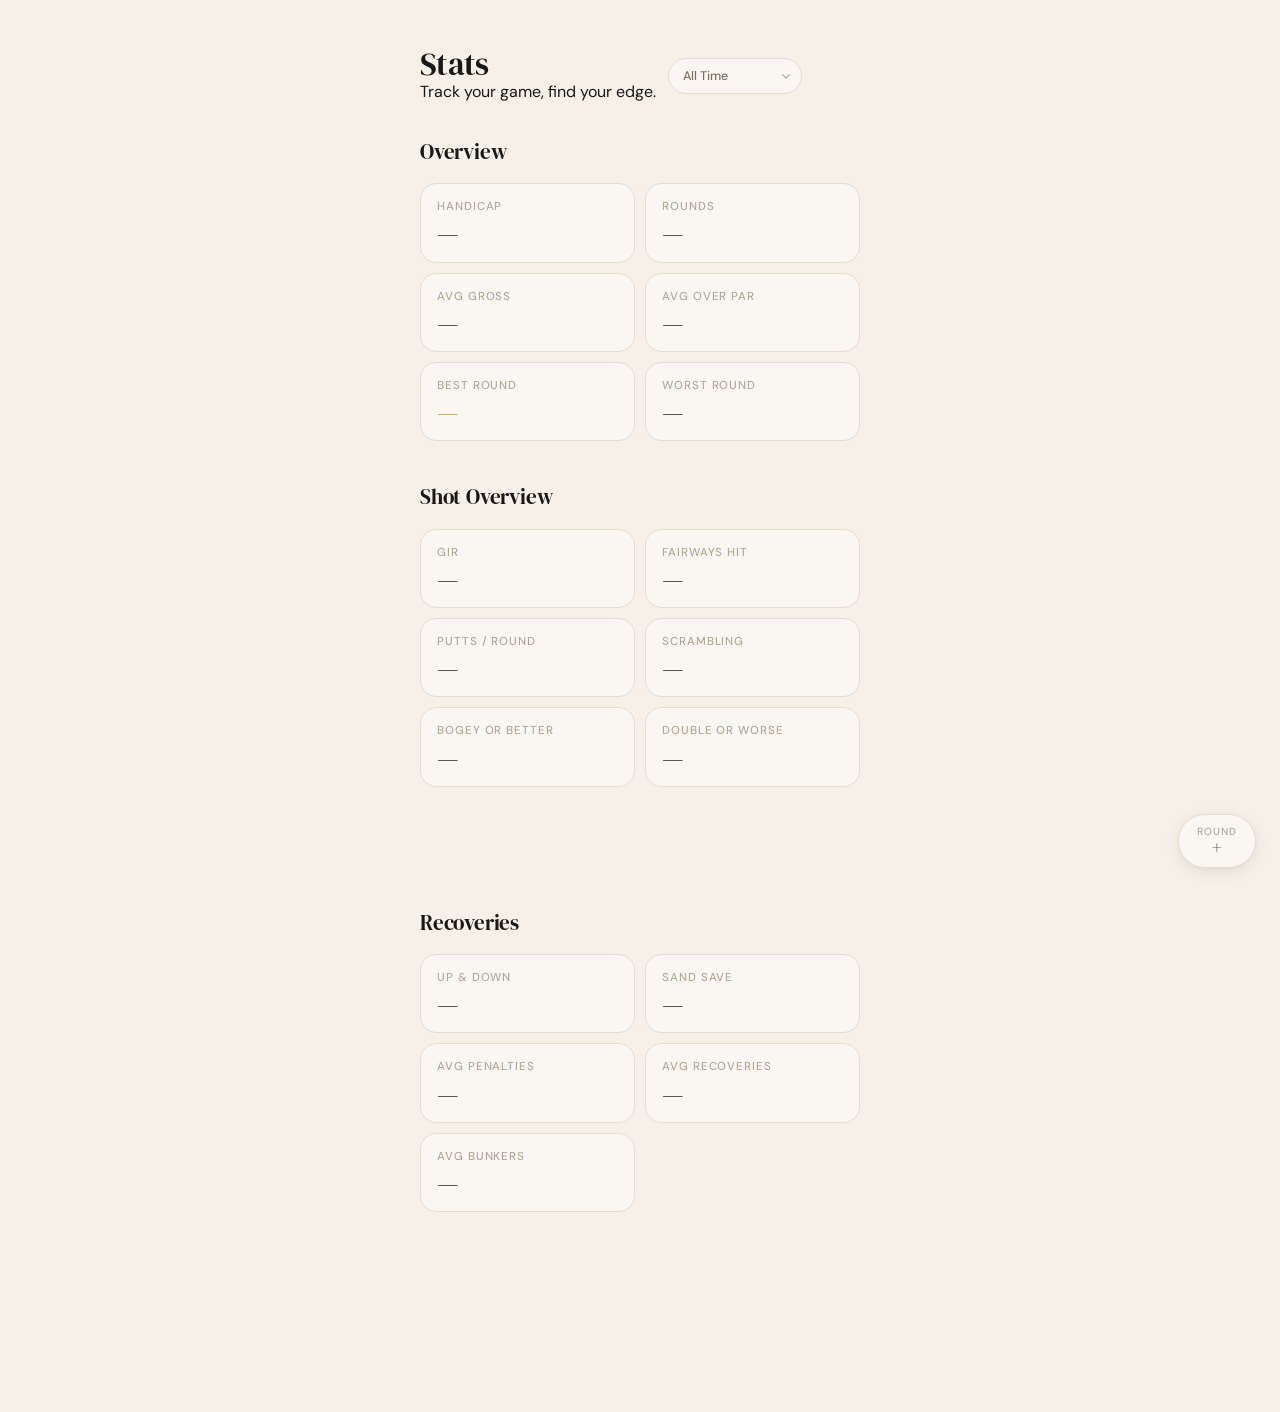
==== commit 00080386: "Add files via upload" ====
--- a/stats.html
+++ b/stats.html
@@ -56,14 +56,6 @@
           <span class="stat-value" id="statAvgOver">—</span>
         </div>
         <div class="stat-card">
-          <span class="stat-label" id="statGoodHolesLabel">Bogey or Better</span>
-          <span class="stat-value" id="statGoodHoles">—</span>
-        </div>
-        <div class="stat-card">
-          <span class="stat-label" id="statBadHolesLabel">Double or Worse</span>
-          <span class="stat-value" id="statBadHoles">—</span>
-        </div>
-        <div class="stat-card">
           <span class="stat-label">Best Round</span>
           <span class="stat-value stat-value--gold" id="statBest">—</span>
         </div>
@@ -94,6 +86,14 @@
         <div class="stat-card">
           <span class="stat-label">Scrambling</span>
           <span class="stat-value" id="statScrambling">—</span>
+        </div>
+        <div class="stat-card">
+          <span class="stat-label" id="statGoodHolesLabel">Bogey or Better</span>
+          <span class="stat-value" id="statGoodHoles">—</span>
+        </div>
+        <div class="stat-card">
+          <span class="stat-label" id="statBadHolesLabel">Double or Worse</span>
+          <span class="stat-value" id="statBadHoles">—</span>
         </div>
       </div>
 
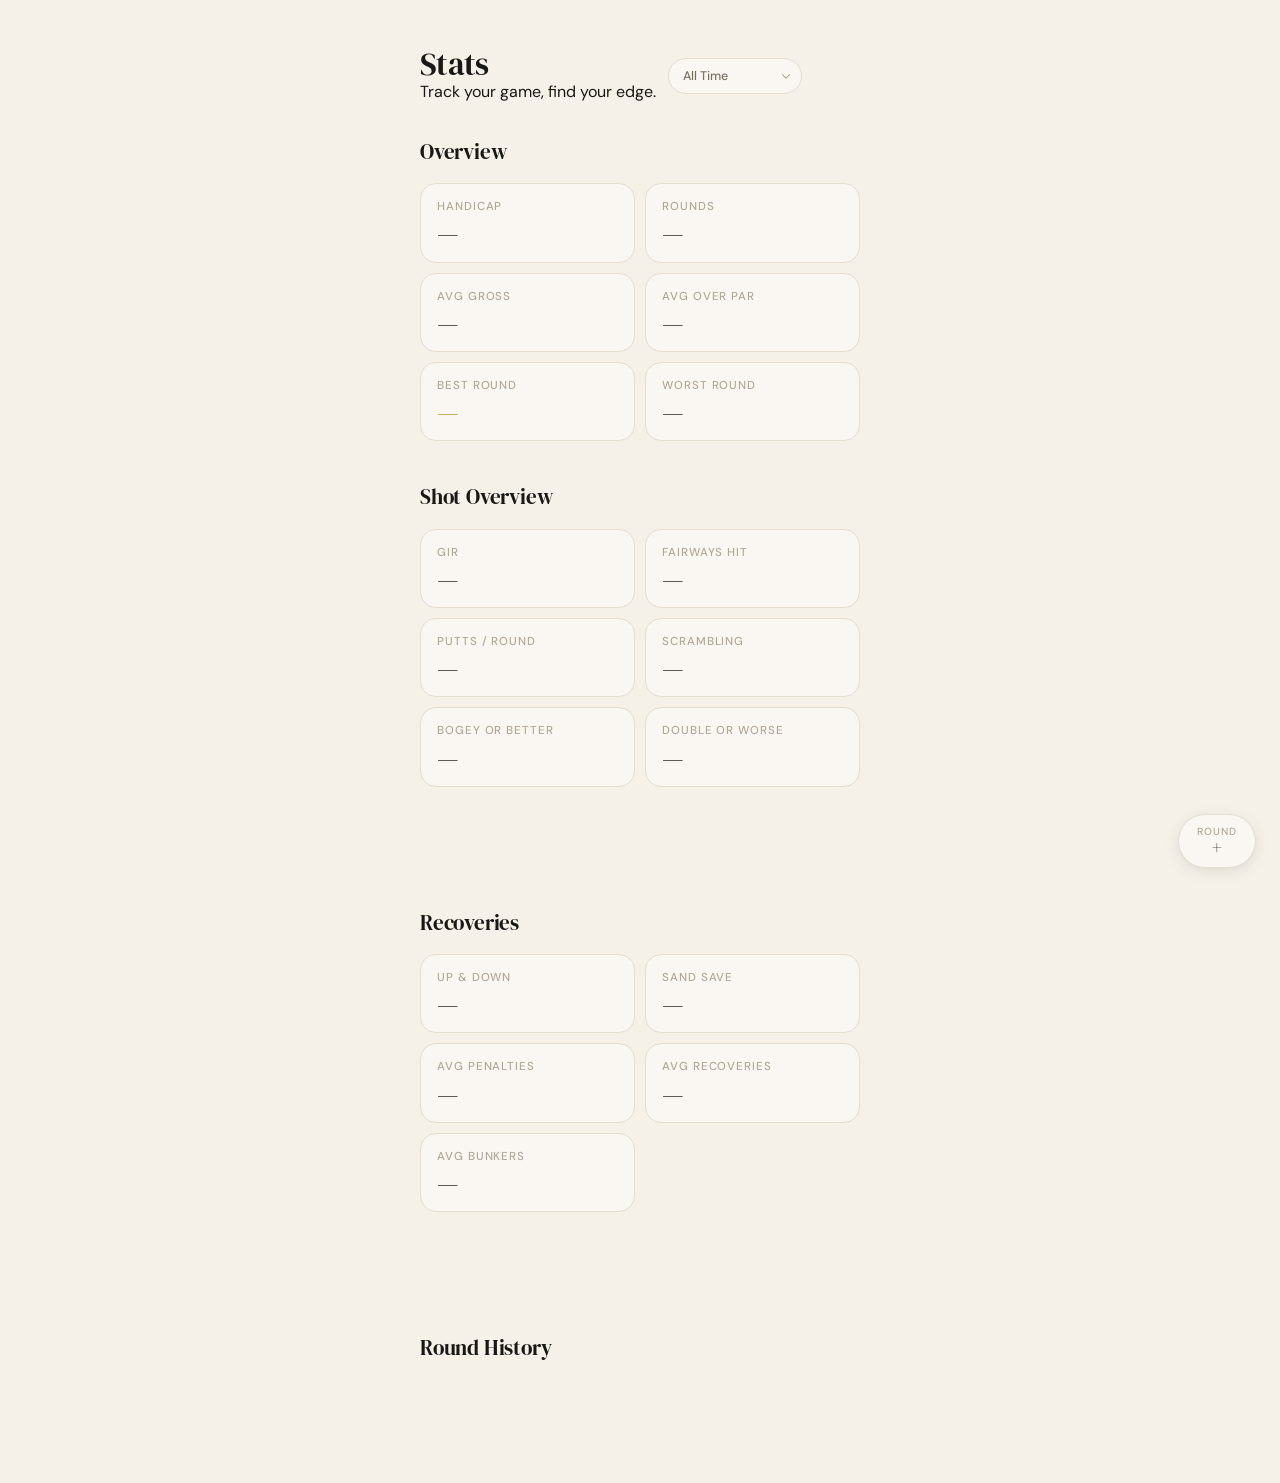
==== commit 09fbe083: "Add files via upload" ====
--- a/stats.html
+++ b/stats.html
@@ -132,6 +132,12 @@
 
     </section>
 
+    <!-- Round History -->
+    <section class="stats-section">
+      <h2 class="stats-section-title">Round History</h2>
+      <div id="roundHistoryList"></div>
+    </section>
+
   </div>
 
   <!-- Add Round floating button -->
@@ -318,16 +324,18 @@
   </div>
 
   <script src="js/api.js"></script>
+  <script src="js/storage.js"></script>
   <script src="js/stats-data.js"></script>
   <script src="js/stats-calc.js"></script>
   <script src="js/stats-charts.js"></script>
   <script src="js/stats-ui.js"></script>
-  <script src="js/stats-ui.js"></script>
   <script src="js/stats-app.js"></script>
   <script src="js/stats-search.js"></script>
   <script src="js/stats-input.js"></script>
+  <script src="js/stats-history.js"></script>
   <script>
     StatsInput.init();
+    StatsHistory.render();
   </script>
 
 </body>
